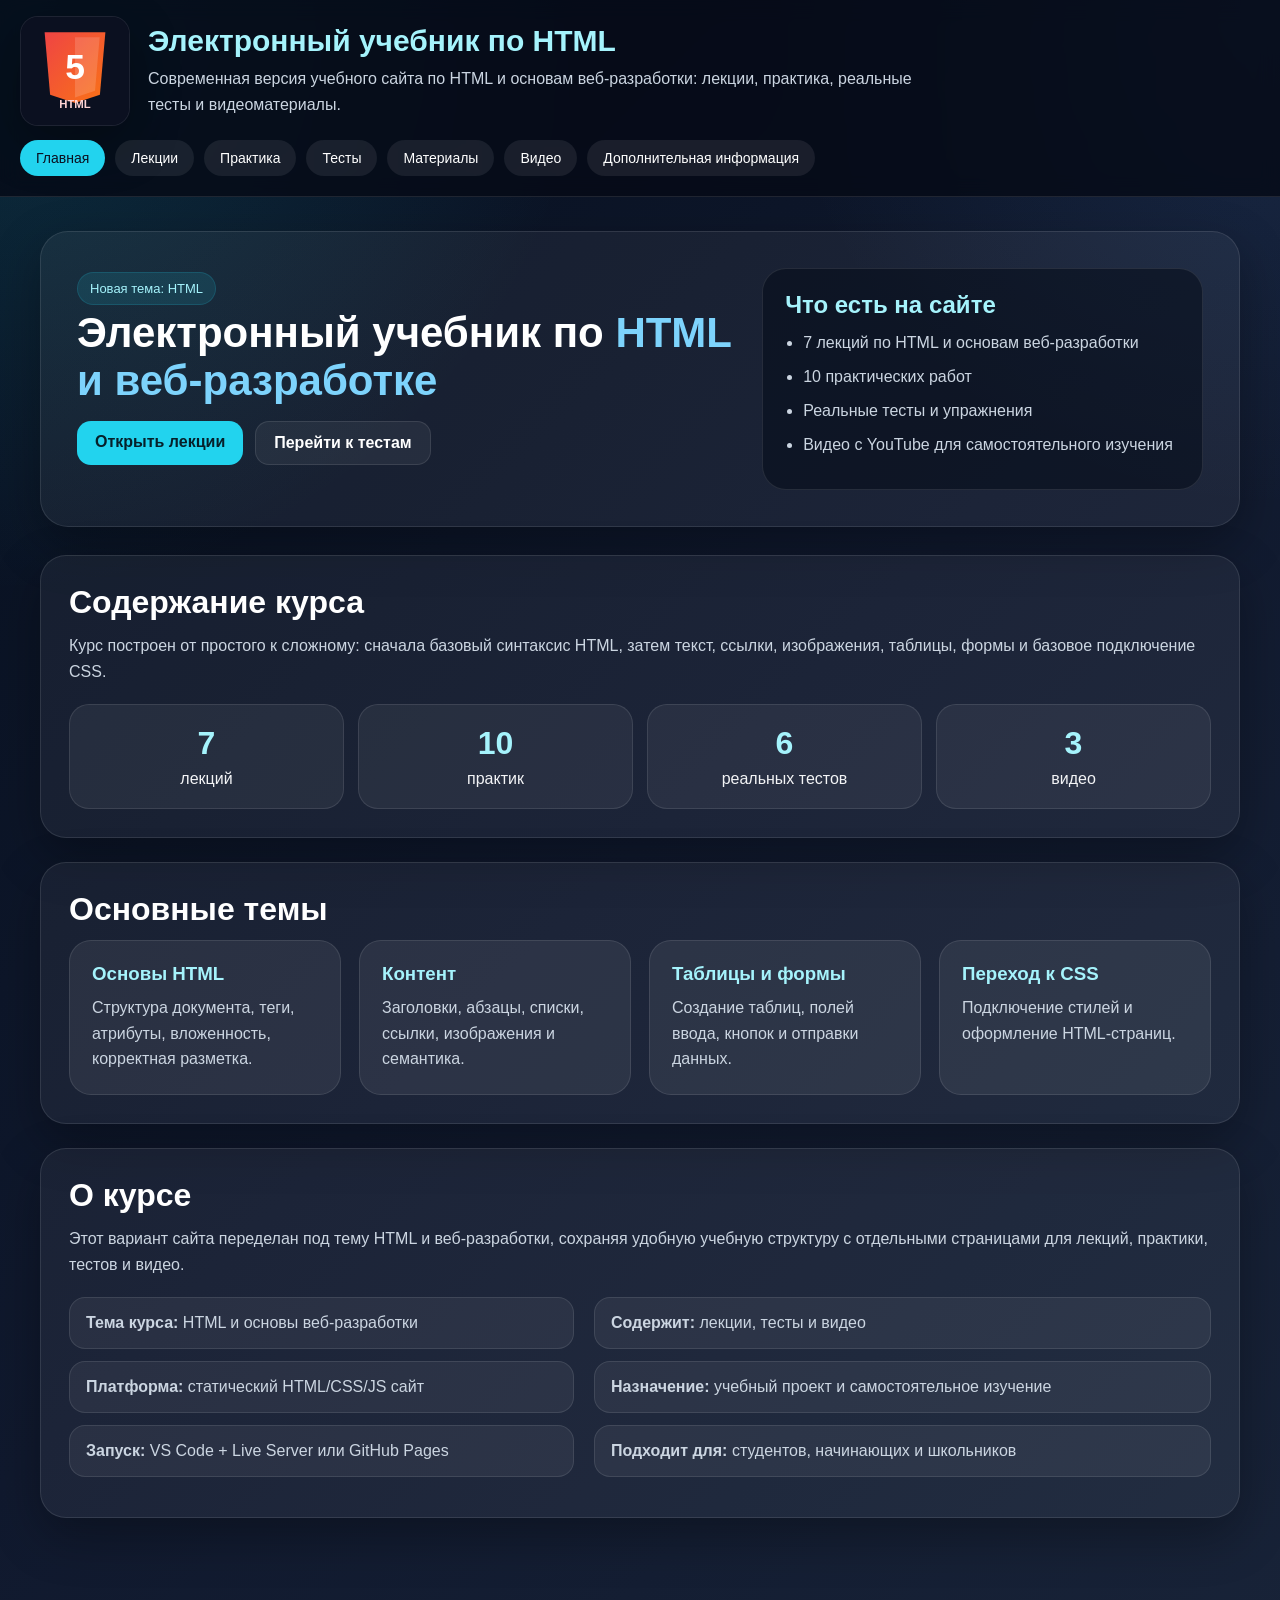
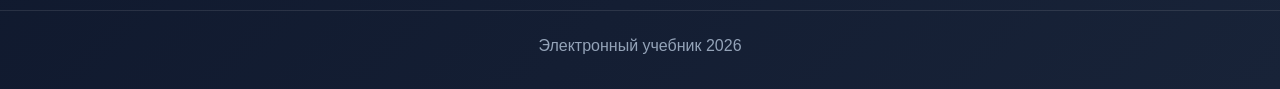
==== index.html @ cc29cda3 "sdfgh" ====
<!DOCTYPE html>
<html lang="ru">
<head>
  <meta charset="UTF-8">
  <meta name="viewport" content="width=device-width, initial-scale=1.0">
  <title>Электронный учебник по HTML</title>
  <link rel="stylesheet" href="css/style.css">
</head>
<body>
<header>
  <div class="container topbar">
    <div class="brand">
      <img src="assets/images/site_logo.svg" alt="HTML logo">
      <div class="brand-text">
        <h1>Электронный учебник по HTML</h1>
        <p>Современная версия учебного сайта по HTML и основам веб-разработки: лекции, практика, реальные тесты и видеоматериалы.</p>
      </div>
    </div>
    <nav>
      <a href="index.html">Главная</a>
      <a href="lessons.html">Лекции</a>
      <a href="work.html">Практика</a>
      <a href="test.html">Тесты</a>
      <a href="presentation.html">Материалы</a>
      <a href="video.html">Видео</a>
      <a href="author.html">Дополнительная информация</a>
    </nav>
  </div>
</header>
<main>
  <div class="container">
    
<section class="hero">
  <div>
    <div class="badge">Новая тема: HTML</div>
    <h2>Электронный учебник по <span>HTML и веб-разработке</span></h2>
    <div class="hero-actions">
      <a class="btn" href="lessons.html">Открыть лекции</a>
      <a class="btn btn-secondary" href="test.html">Перейти к тестам</a>
    </div>
  </div>
  <div class="hero-side">
    <h3>Что есть на сайте</h3>
    <ul>
      <li>7 лекций по HTML и основам веб-разработки</li>
      <li>10 практических работ</li>
      <li>Реальные тесты и упражнения</li>
      <li>Видео с YouTube для самостоятельного изучения</li>
    </ul>
  </div>
</section>

<section class="section">
  <h2 class="section-title">Содержание курса</h2>
  <p class="section-subtitle">Курс построен от простого к сложному: сначала базовый синтаксис HTML, затем текст, ссылки, изображения, таблицы, формы и базовое подключение CSS.</p>
  <div class="stats">
    <div class="stat"><strong>7</strong><span>лекций</span></div>
    <div class="stat"><strong>10</strong><span>практик</span></div>
    <div class="stat"><strong>6</strong><span>реальных тестов</span></div>
    <div class="stat"><strong>3</strong><span>видео</span></div>
  </div>
</section>

<section class="section">
  <h2 class="section-title">Основные темы</h2>
  <div class="grid">
    <div class="card"><h3>Основы HTML</h3><p>Структура документа, теги, атрибуты, вложенность, корректная разметка.</p></div>
    <div class="card"><h3>Контент</h3><p>Заголовки, абзацы, списки, ссылки, изображения и семантика.</p></div>
    <div class="card"><h3>Таблицы и формы</h3><p>Создание таблиц, полей ввода, кнопок и отправки данных.</p></div>
    <div class="card"><h3>Переход к CSS</h3><p>Подключение стилей и оформление HTML-страниц.</p></div>
  </div>
</section>

    <section class="section">
  <h2 class="section-title">О курсе</h2>
  <p class="section-subtitle">Этот вариант сайта переделан под тему HTML и веб-разработки, сохраняя удобную учебную структуру с отдельными страницами для лекций, практики, тестов и видео.</p>
  <div class="author-grid">
    <div>
      <div class="author-line"><strong>Тема курса:</strong> HTML и основы веб-разработки</div>
      <div class="author-line"><strong>Платформа:</strong> статический HTML/CSS/JS сайт</div>
      <div class="author-line"><strong>Запуск:</strong> VS Code + Live Server или GitHub Pages</div>
    </div>
    <div>
      <div class="author-line"><strong>Содержит:</strong> лекции, тесты и видео</div>
      <div class="author-line"><strong>Назначение:</strong> учебный проект и самостоятельное изучение</div>
      <div class="author-line"><strong>Подходит для:</strong> студентов, начинающих и школьников</div>
    </div>
  </div>
</section>

  </div>
</main>
<footer>
  Электронный учебник 2026
</footer>
<script src="js/script.js"></script>
</body>
</html>
---- css/style.css ----
*{margin:0;padding:0;box-sizing:border-box}
:root{
  --bg1:#07101f;--bg2:#10192e;--bg3:#182338;
  --card:rgba(255,255,255,.07);--border:rgba(255,255,255,.1);
  --text:#f3f4f6;--muted:#cbd5e1;--soft:#94a3b8;
  --accent:#22d3ee;--accent2:#60a5fa;--red:#ef4444;--redh:#ff6b6b;
  --shadow:0 18px 50px rgba(0,0,0,.3)
}
html{scroll-behavior:smooth}
body{
  font-family:Arial,sans-serif;color:var(--text);min-height:100vh;
  background:
    radial-gradient(circle at top left, rgba(34,211,238,.16), transparent 28%),
    radial-gradient(circle at top right, rgba(96,165,250,.12), transparent 24%),
    linear-gradient(135deg,var(--bg1),var(--bg2),var(--bg3));
}
a{color:inherit}
.container{max-width:1240px;margin:0 auto;padding:0 20px}
header{
  position:sticky;top:0;z-index:100;background:rgba(5,10,22,.82);
  backdrop-filter:blur(10px);border-bottom:1px solid var(--border)
}
.topbar{padding:16px 0}
.brand{display:flex;align-items:center;gap:18px;margin-bottom:14px}
.brand img{width:110px;border-radius:18px;box-shadow:var(--shadow);border:1px solid rgba(255,255,255,.08);background:#0b1020}
.brand-text h1{font-size:30px;color:#a5f3fc;margin-bottom:8px}
.brand-text p{color:var(--muted);line-height:1.6;max-width:780px}
nav{display:flex;flex-wrap:wrap;gap:10px;padding-bottom:4px}
nav a{
  text-decoration:none;padding:10px 16px;background:rgba(255,255,255,.08);
  border-radius:999px;transition:.25s;font-size:14px;color:white
}
nav a:hover,nav a.active{background:var(--accent);color:#0b1020}
main{padding:34px 0 48px}
.hero{
  display:grid;grid-template-columns:1.2fr .8fr;gap:24px;background:rgba(255,255,255,.05);
  border:1px solid var(--border);border-radius:28px;padding:36px;box-shadow:var(--shadow);margin-bottom:28px
}
.hero h2{font-size:42px;color:white;margin-bottom:16px}
.hero h2 span{color:#7dd3fc}
.hero p{font-size:18px;line-height:1.7;color:var(--muted);margin-bottom:12px}
.hero-side{background:rgba(4,12,24,.55);border:1px solid var(--border);border-radius:24px;padding:22px}
.hero-side h3{color:#a5f3fc;margin-bottom:12px;font-size:24px}
.hero-side ul{padding-left:18px}
.hero-side li{margin-bottom:10px;color:var(--muted);line-height:1.5}
.hero-actions{display:flex;gap:12px;flex-wrap:wrap;margin-top:16px}
.btn{
  display:inline-block;padding:12px 18px;border-radius:14px;background:var(--accent);color:#06202a;
  text-decoration:none;font-weight:bold;transition:.25s;border:none;cursor:pointer
}
.btn:hover{background:#67e8f9}
.btn-secondary{background:rgba(255,255,255,.06);color:white;border:1px solid var(--border)}
.btn-secondary:hover{background:rgba(255,255,255,.12);color:white}
.section{
  background:rgba(255,255,255,.05);border:1px solid var(--border);border-radius:26px;
  padding:28px;box-shadow:var(--shadow);margin-bottom:24px
}
.section-title{font-size:32px;margin-bottom:12px;color:white}
.section-subtitle{color:var(--muted);line-height:1.6;margin-bottom:20px}
.grid{display:grid;grid-template-columns:repeat(auto-fit,minmax(270px,1fr));gap:18px}
.card{background:var(--card);border:1px solid var(--border);border-radius:22px;padding:22px;transition:transform .25s}
.card:hover{transform:translateY(-4px)}
.card h3,.card h4{margin-bottom:10px;color:#a5f3fc}
.card p,.card li{color:var(--muted);line-height:1.6}
.card ul{padding-left:18px}
.stats{display:grid;grid-template-columns:repeat(auto-fit,minmax(170px,1fr));gap:14px}
.stat{background:rgba(255,255,255,.06);border:1px solid var(--border);border-radius:20px;padding:20px;text-align:center}
.stat strong{display:block;font-size:32px;color:#a5f3fc;margin-bottom:8px}
.search-box{margin-bottom:18px}
.search-box input{
  width:100%;max-width:540px;padding:14px 16px;border-radius:14px;border:1px solid rgba(255,255,255,.14);
  background:rgba(0,0,0,.25);color:white;outline:none;font-size:15px
}
.search-box input::placeholder{color:var(--soft)}
.table-wrap{overflow-x:auto}
.table-like{
  width:100%;border-collapse:collapse;background:rgba(255,255,255,.05);
  border:1px solid var(--border);border-radius:18px;overflow:hidden
}
.table-like th,.table-like td{
  padding:14px 16px;text-align:left;vertical-align:top;border-bottom:1px solid rgba(255,255,255,.07)
}
.table-like th{background:rgba(255,255,255,.04);color:white}
.table-like tr:last-child td{border-bottom:none}
.table-like td{color:var(--muted)}
.table-like a{color:var(--red);text-decoration:none;font-weight:bold}
.table-like a:hover{color:var(--redh);text-decoration:underline}
.actions{display:flex;flex-wrap:wrap;gap:12px}
.badge{
  display:inline-block;background:rgba(34,211,238,.12);color:#a5f3fc;border:1px solid rgba(34,211,238,.15);
  padding:8px 12px;border-radius:999px;font-size:13px;margin:4px 8px 4px 0
}
.video-grid,.test-grid{display:grid;grid-template-columns:repeat(auto-fit,minmax(260px,1fr));gap:18px}
.video-card,.test-card{background:rgba(255,255,255,.06);border:1px solid var(--border);border-radius:20px;padding:20px}
.video-frame{width:100%;aspect-ratio:16/9;border:none;border-radius:16px;background:#000;margin-bottom:14px}
.test-card h4{color:#a5f3fc;margin-bottom:8px}
footer{text-align:center;padding:26px 20px 34px;color:var(--soft);border-top:1px solid var(--border);margin-top:20px}
.hidden{display:none!important}
.author-grid{display:grid;grid-template-columns:.9fr 1.1fr;gap:20px}
.author-line{
  background:rgba(255,255,255,.06);padding:16px;border-radius:16px;border:1px solid var(--border);
  margin-bottom:12px;color:var(--muted)
}
.notice{
  padding:16px 18px;border-radius:16px;background:rgba(239,68,68,.08);
  border:1px solid rgba(239,68,68,.18);color:#fecaca;margin-top:12px
}
.link-list a{color:var(--red);text-decoration:none;font-weight:bold}
.link-list a:hover{color:var(--redh);text-decoration:underline}
@media (max-width:950px){
  .hero,.author-grid{grid-template-columns:1fr}
  .brand{align-items:flex-start;flex-direction:column}
  .brand img{width:96px}
  .hero h2{font-size:32px}
}
@media (max-width:640px){
  .container{padding:0 14px}
  .hero,.section{padding:20px}
  .section-title{font-size:26px}
  nav a{padding:9px 13px;font-size:13px}
}


/*Test*/

.quiz-box {
  background: #0257b8;
  border-radius: 16px;
  padding: 24px;
  box-shadow: 0 8px 24px rgba(0,0,0,0.08);
  margin-top: 20px;
}

.question {
  margin-bottom: 24px;
  padding: 18px;
  border: 1px solid #001c55;
  border-radius: 12px;
  background: #0185a7;
}

.answers label {
  display: block;
  margin-bottom: 10px;
  cursor: pointer;
}

.result-box {
  margin-top: 24px;
  padding: 18px;
  border-radius: 12px;
  font-size: 18px;
  font-weight: 600;
  background: #001a4e;
}
.result-box {
  text-align: center;
  font-size: 20px;
  margin-top: 20px;
}

.test-list {
  display: grid;
  gap: 20px;
}

.test-card {
  background: #021966;
  border-radius: 14px;
  padding: 20px;
  box-shadow: 0 4px 14px rgba(0, 0, 0, 0.08);
}

.test-content {
  margin-top: 20px;
}

.question {
  margin-bottom: 20px;
}

.question label {
  display: block;
  margin: 8px 0;
}

.result-box {
  margin-top: 15px;
  padding: 12px;
  border-radius: 10px;
  background: #00359e;
  font-weight: bold;
}

.test-list {
  display: grid;
  gap: 20px;
}

.test-card {
  background: #003c64;
  border-radius: 16px;
  padding: 20px;
  box-shadow: 0 4px 16px rgba(0, 0, 0, 0.08);
}

.test-content {
  max-height: 0;
  overflow: hidden;
  opacity: 0;
  margin-top: 0;
  transition: max-height 0.5s ease, opacity 0.4s ease, margin-top 0.4s ease;
}

.test-content.open {
  max-height: 2000px;
  opacity: 1;
  margin-top: 50px;
}

.question {
  margin-bottom: 20px;
}

.question h4 {
  margin-bottom: 10px;
}

.question label {
  display: block;
  margin: 8px 0;
}

.quiz-actions {
  display: flex;
  gap: 10px;
  flex-wrap: wrap;
  margin-top: 15px;
}

.result-box {
  margin-top: 15px;
  padding: 14px;
  border-radius: 10px;
  background: #002d86;
  font-weight: bold;
}

.toggle-btn {
  transition: all 0.3s ease;
}
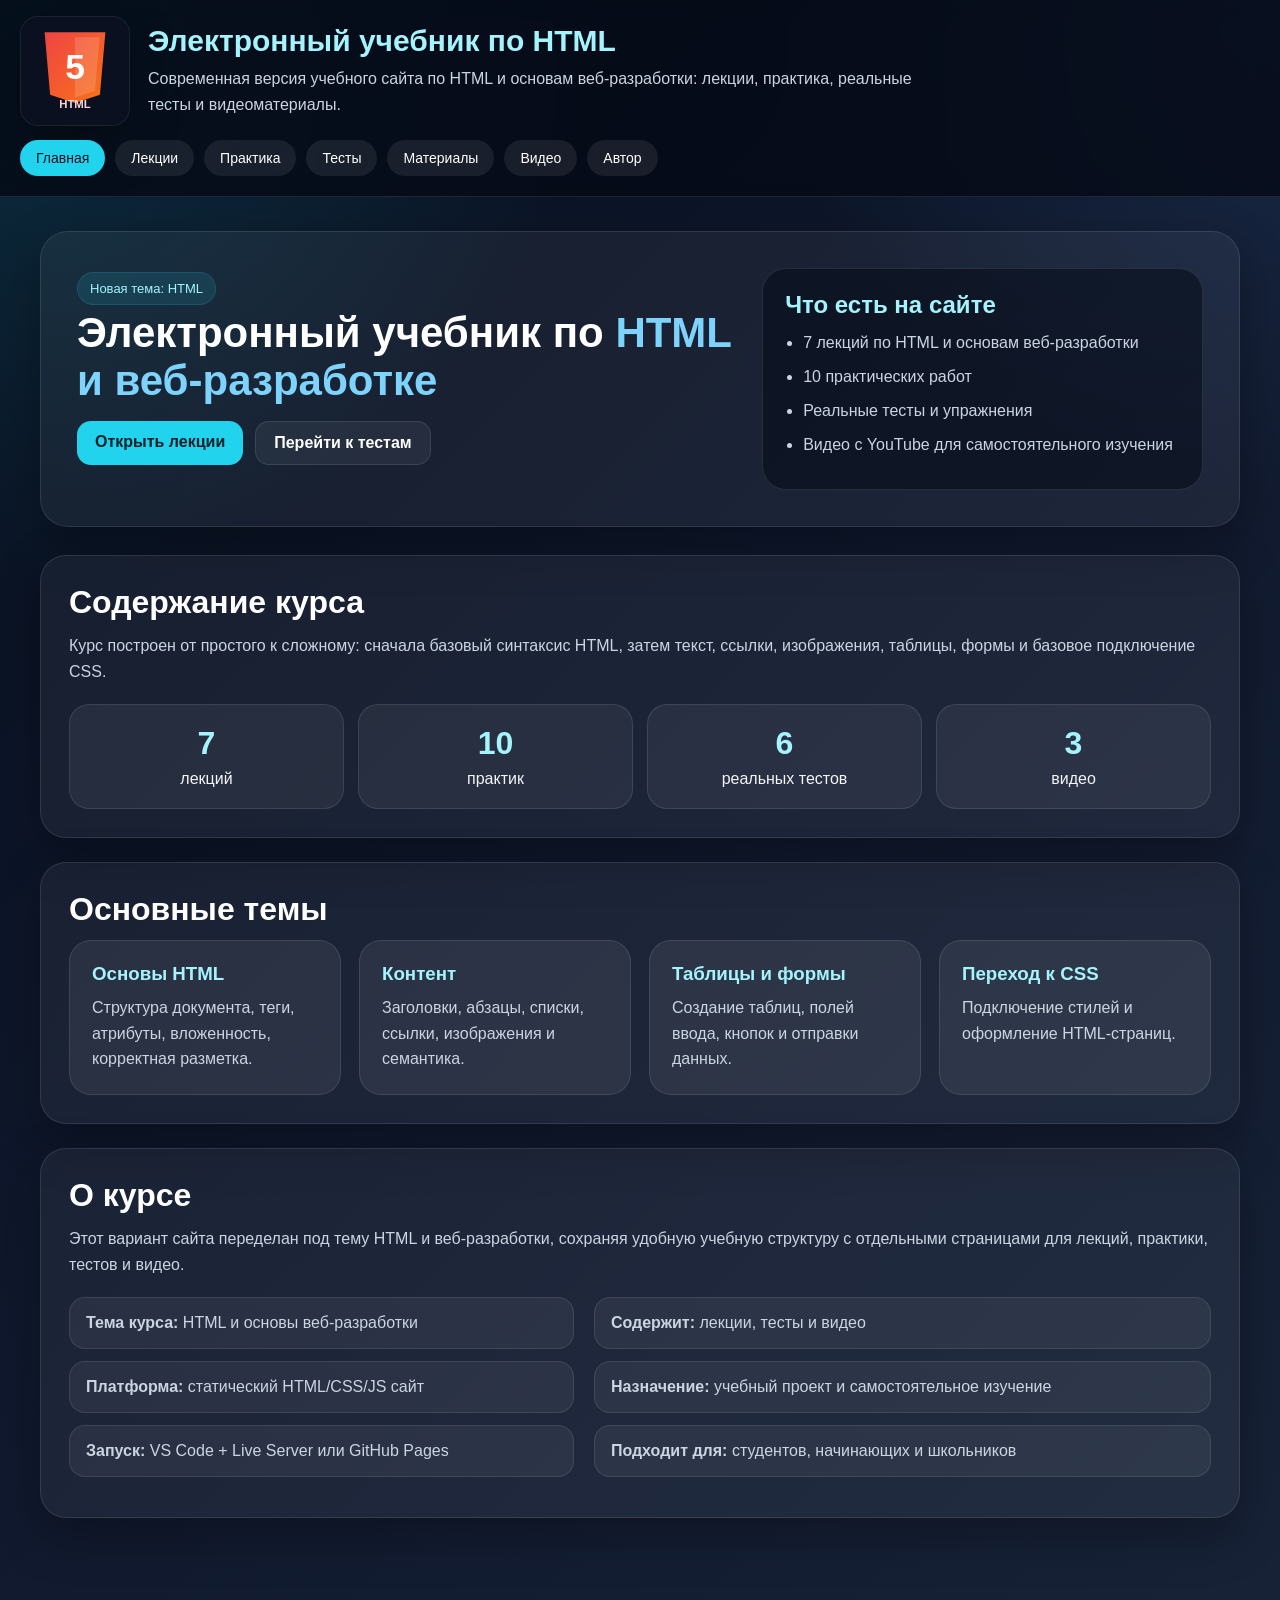
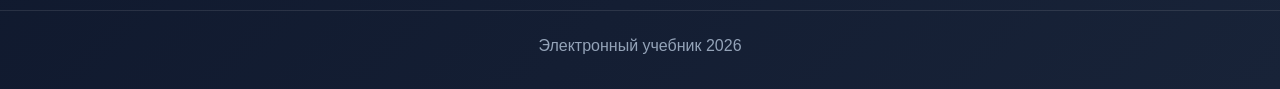
==== commit 7ec142a4: "hynn" ====
--- a/index.html
+++ b/index.html
@@ -23,7 +23,7 @@
       <a href="test.html">Тесты</a>
       <a href="presentation.html">Материалы</a>
       <a href="video.html">Видео</a>
-      <a href="author.html">Дополнительная информация</a>
+      <a href="author.html">Автор</a>
     </nav>
   </div>
 </header>
